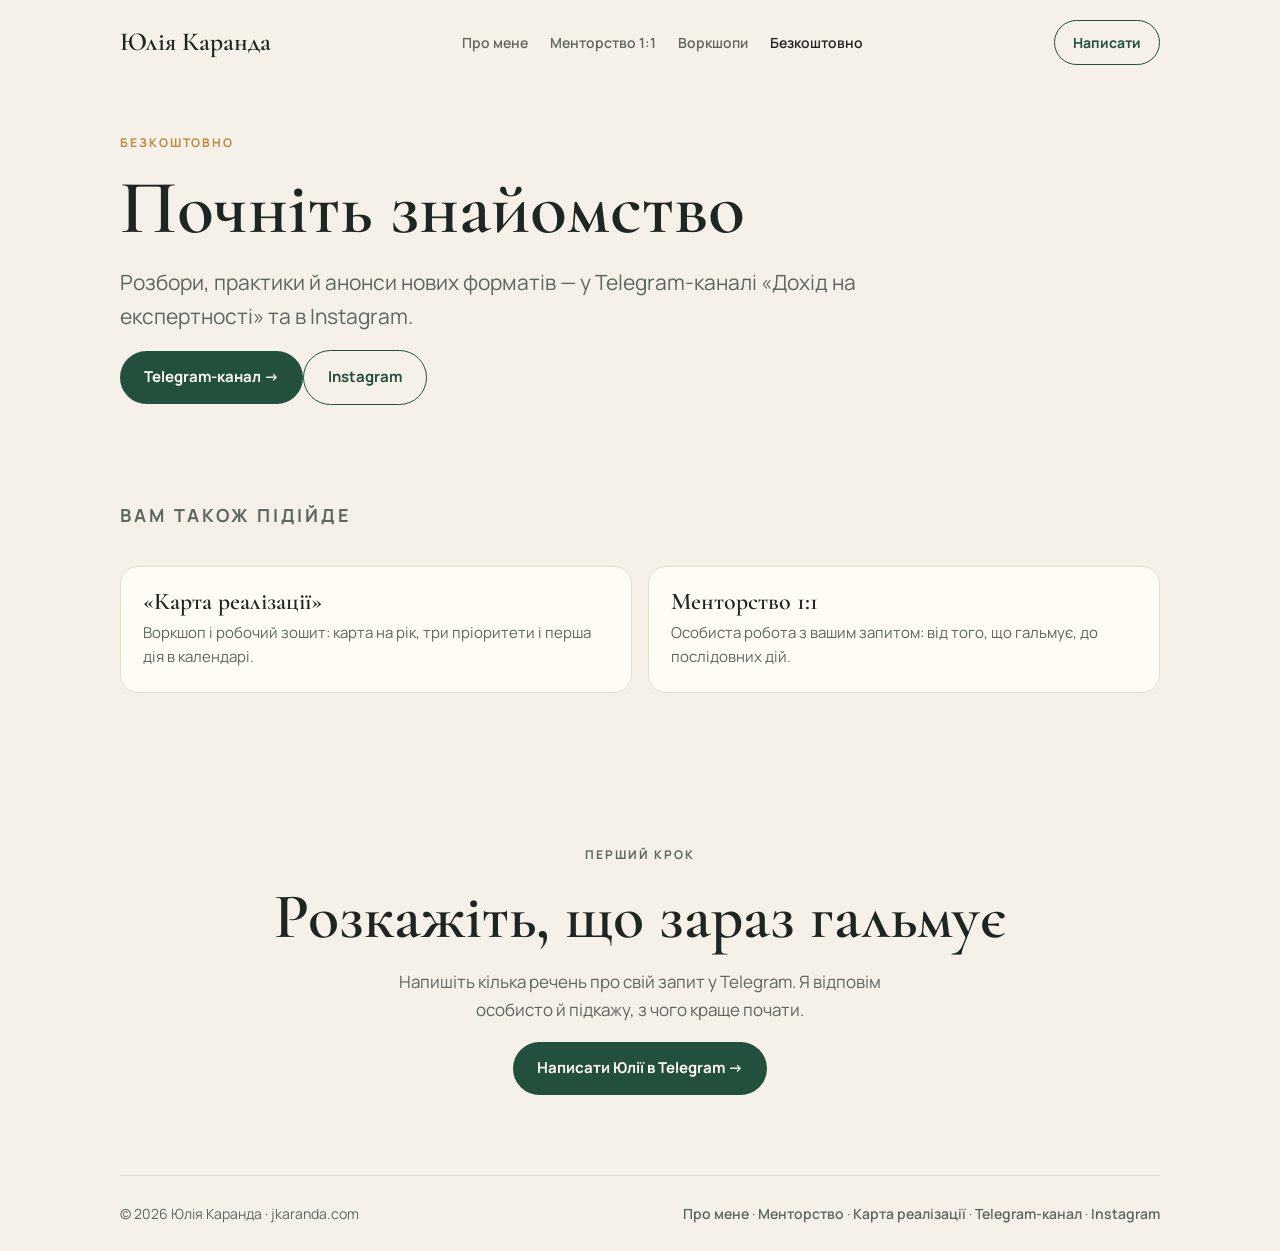
==== bezkoshtovno/index.html @ 24e266d4 "Сайт v3: меню за форматами, окремі сторінки продуктів, система без кроків Co-Authored-By: Claude Opu" ====
<!doctype html>
<html lang="uk"><head><meta charset="utf-8"><meta name="viewport" content="width=device-width,initial-scale=1">
<title>Безкоштовні матеріали — Юлія Каранда</title><meta name="description" content="Безкоштовні розбори й практики Юлії Каранди: Telegram-канал «Дохід на експертності» та Instagram."><link rel="canonical" href="https://jkaranda.com/bezkoshtovno/">
<meta property="og:title" content="Безкоштовні матеріали — Юлія Каранда"><meta property="og:description" content="Безкоштовні розбори й практики Юлії Каранди: Telegram-канал «Дохід на експертності» та Instagram."><meta property="og:url" content="https://jkaranda.com/bezkoshtovno/"><meta property="og:locale" content="uk_UA">
<link rel="preconnect" href="https://fonts.googleapis.com"><link rel="stylesheet" href="https://fonts.googleapis.com/css2?family=Cormorant+Garamond:ital,wght@0,500;0,600;1,500&family=Manrope:wght@400;500;600;700&display=swap"><link rel="stylesheet" href="/style.css"></head><body>
<div class="wrap"><nav><a class="logo" href="/">Юлія Каранда</a><div class="links"><a href="/pro-mene/">Про мене</a><a href="/mentorstvo/">Менторство 1:1</a><a href="/karta-realizatsii/">Воркшопи</a><a href="/bezkoshtovno/" aria-current=page>Безкоштовно</a></div><a class="btn line" href="https://t.me/karanda_julia" style="padding:10px 18px;font-size:14px">Написати</a></nav></div>
<div class="wrap"><header class="page-hero"><p class="eyebrow">Безкоштовно</p><h1>Почніть знайомство</h1>
<p class="lead">Розбори, практики й анонси нових форматів — у Telegram-каналі «Дохід на експертності» та в Instagram.</p>
<div class="btns"><a class="btn main" href="https://t.me/dohid_exp">Telegram-канал →</a><a class="btn line" href="https://www.instagram.com/julia_infobiz/">Instagram</a></div></header></div>
<section><div class="wrap"><div class="sec-head"><p class="eyebrow">Вам також підійде</p></div><div class="also"><a href="/karta-realizatsii/"><h3>«Карта реалізації»</h3><span>Воркшоп і робочий зошит: карта на рік, три пріоритети і перша дія в календарі.</span></a><a href="/mentorstvo/"><h3>Менторство 1:1</h3><span>Особиста робота з вашим запитом: від того, що гальмує, до послідовних дій.</span></a></div></div></section>
<div class="wrap"><section class="cta"><p class="eyebrow">Перший крок</p><h2>Розкажіть, що зараз гальмує</h2><p>Напишіть кілька речень про свій запит у Telegram. Я відповім особисто й підкажу, з чого краще почати.</p><a class="btn main" href="https://t.me/karanda_julia">Написати Юлії в Telegram →</a></section>
<footer><span>© 2026 Юлія Каранда · jkaranda.com</span><span><a href="/pro-mene/">Про мене</a> · <a href="/mentorstvo/">Менторство</a> · <a href="/karta-realizatsii/">Карта реалізації</a> · <a href="https://t.me/dohid_exp">Telegram-канал</a> · <a href="https://www.instagram.com/julia_infobiz/">Instagram</a></span></footer></div>
</body></html>
---- style.css ----
:root{--bg:#f5f0e8;--paper:#fffcf6;--ink:#1d2621;--mute:#5d665f;--line:#e3dccd;--green:#23503d;--green-2:#2f6a52;--sand:#e9dfcc;--wine:#7a2e3b;--gold:#b98a3e}
@media (prefers-color-scheme:dark){:root{--bg:#141210;--paper:#1e1a17;--ink:#f1e9df;--mute:#b2a79b;--line:#352d27;--green:#9fd0b5;--green-2:#7cbf9f;--sand:#2a231d;--wine:#e59aa6;--gold:#e0b56a;color-scheme:dark}}
*{box-sizing:border-box}
html{scroll-behavior:smooth}
body{margin:0;background:var(--bg);color:var(--ink);font:17px/1.65 "Manrope",system-ui,-apple-system,"Segoe UI",sans-serif}
a{color:inherit}
.wrap{max-width:1080px;margin:0 auto;padding-left:max(20px,env(safe-area-inset-left));padding-right:max(20px,env(safe-area-inset-right))}
h1,h2,h3{font-family:"Cormorant Garamond",Georgia,serif;font-weight:600;margin:0;line-height:1.05;text-wrap:balance}
p{margin:0}
.eyebrow{font-size:12px;font-weight:700;letter-spacing:.16em;text-transform:uppercase;color:var(--gold)}
.btn{display:inline-flex;align-items:center;gap:8px;text-decoration:none;font-weight:700;font-size:15px;border-radius:999px;padding:14px 24px;transition:transform .15s}
.btn:hover{transform:translateY(-1px)}
.btn.main{background:var(--green);color:var(--paper)}
.btn.line{border:1.5px solid var(--green);color:var(--green)}
nav{display:flex;justify-content:space-between;align-items:center;padding-block:20px;gap:16px}
nav .logo{font-family:"Cormorant Garamond",serif;font-size:26px;font-weight:600;text-decoration:none}
nav .links{display:flex;gap:22px;font-size:14px;font-weight:600}
nav .links a{text-decoration:none;color:var(--mute)}
@media (max-width:720px){nav .links{display:none}}
/* hero */
.hero{padding-block:56px 72px;display:grid;grid-template-columns:minmax(0,1.25fr) minmax(0,.75fr);gap:48px;align-items:center}
.hero h1{font-size:clamp(46px,8vw,92px);letter-spacing:-.01em}
.hero h1 em{font-style:italic;color:var(--green)}
.hero .lead{font-size:clamp(18px,2vw,21px);color:var(--mute);max-width:34ch;margin-top:22px}
.hero .btns{display:flex;flex-wrap:wrap;gap:12px;margin-top:30px}
.wheel{aspect-ratio:1;width:100%;max-width:100%;border-radius:50%;background:radial-gradient(circle at 50% 50%,var(--paper) 0 34%,transparent 34.5%),conic-gradient(from -90deg,var(--green) 0 16.6%,var(--green-2) 0 33.3%,var(--gold) 0 50%,var(--wine) 0 66.6%,var(--sand) 0 83.3%,var(--line) 0 100%);position:relative;box-shadow:0 30px 60px -30px rgba(0,0,0,.35)}
.wheel span{position:absolute;inset:0;display:grid;place-items:center;text-align:center;font-family:"Cormorant Garamond",serif;font-size:clamp(18px,2.4vw,26px);font-style:italic;line-height:1.15;padding:30%}
@media (max-width:820px){.hero{grid-template-columns:1fr;padding-block:28px 48px}.wheel{max-width:300px;margin:0 auto}}
/* sections */
section{padding-block:72px}
.sec-head{display:grid;gap:12px;max-width:720px;margin-bottom:36px}
.sec-head h2{font-size:clamp(34px,5vw,54px)}
.sec-head p{color:var(--mute);font-size:18px}
.band{background:var(--paper);border-block:1px solid var(--line)}
.themes{display:grid;grid-template-columns:repeat(auto-fit,minmax(230px,1fr));gap:18px}
.theme{background:var(--bg);border:1px solid var(--line);border-radius:20px;padding:26px;display:grid;gap:10px;align-content:start}
.band .theme{background:var(--paper)}
.theme .n{font-family:"Cormorant Garamond",serif;font-size:40px;line-height:1;color:var(--gold)}
.theme h3{font-size:27px}
.theme p{color:var(--mute);font-size:15.5px}
.theme .q{font-style:italic;color:var(--ink);font-size:15.5px;border-left:2px solid var(--gold);padding-left:12px}
/* method */
.steps{display:grid;grid-template-columns:repeat(6,minmax(0,1fr));gap:10px;counter-reset:s}
.step{background:var(--paper);border:1px solid var(--line);border-radius:16px;padding:18px 14px;display:grid;gap:6px;text-align:center}
.step b{font-family:"Cormorant Garamond",serif;font-size:26px;color:var(--green)}
.step small{color:var(--mute);font-size:13px;line-height:1.4}
@media (max-width:820px){.steps{grid-template-columns:repeat(2,minmax(0,1fr))}}
.example{margin-top:26px;background:var(--green);color:var(--paper);border-radius:24px;padding:clamp(24px,4vw,40px);display:grid;gap:14px}
.example h3{font-size:clamp(26px,3.4vw,36px)}
.example p{opacity:.9;max-width:64ch}
.example ul{margin:0;padding-left:20px;display:grid;gap:6px;opacity:.95}
/* formats */
.formats{display:grid;grid-template-columns:repeat(auto-fit,minmax(260px,1fr));gap:18px}
.fmt{border-radius:22px;padding:28px;display:grid;gap:12px;align-content:start;border:1px solid var(--line);background:var(--bg)}
.fmt.key{background:var(--sand);border-color:transparent}
.fmt .tag{justify-self:start;font-size:12px;font-weight:700;letter-spacing:.08em;text-transform:uppercase;border-radius:999px;padding:4px 10px;background:var(--paper);color:var(--wine)}
.fmt h3{font-size:30px}
.fmt dl{margin:0;display:grid;gap:6px;font-size:15px}
.fmt dt{font-weight:700;color:var(--ink)}
.fmt dd{margin:0 0 4px;color:var(--mute)}
.fmt .btn{justify-self:start;margin-top:6px}
/* about */
.about{display:grid;grid-template-columns:minmax(0,.8fr) minmax(0,1.2fr);gap:48px;align-items:start}
.about blockquote{margin:0;font-family:"Cormorant Garamond",serif;font-style:italic;font-size:clamp(28px,3.6vw,40px);line-height:1.15;color:var(--green)}
.about .txt{display:grid;gap:14px;color:var(--mute)}
.about .txt b{color:var(--ink)}
@media (max-width:820px){.about{grid-template-columns:1fr;gap:24px}}
/* cta */
.cta{text-align:center;display:grid;gap:18px;justify-items:center;padding-block:80px}
.cta h2{font-size:clamp(36px,6vw,64px)}
.cta p{color:var(--mute);max-width:52ch}
footer{border-top:1px solid var(--line);padding-block:26px;color:var(--mute);font-size:14px;display:flex;flex-wrap:wrap;justify-content:space-between;gap:12px}
footer a{text-decoration:none;font-weight:600}

.page-hero{padding-block:48px 24px;display:grid;gap:16px;max-width:760px}
.page-hero h1{font-size:clamp(42px,7vw,76px)}
.page-hero .lead{font-size:clamp(18px,2vw,21px);color:var(--mute)}
.prose{display:grid;gap:16px;max-width:720px;color:var(--mute)}
.prose h2{font-size:clamp(28px,4vw,40px);color:var(--ink);margin-top:18px}
.prose b{color:var(--ink)}
.prose ul{margin:0;padding-left:22px;display:grid;gap:8px}
.also{display:grid;grid-template-columns:repeat(auto-fit,minmax(240px,1fr));gap:16px}
.also a{text-decoration:none;border:1px solid var(--line);border-radius:18px;padding:22px;display:grid;gap:6px;background:var(--paper)}
.also a:hover{border-color:var(--green)}
.also h3{font-size:24px}
.also span{color:var(--mute);font-size:15px}
.pillars{display:grid;grid-template-columns:repeat(auto-fit,minmax(240px,1fr));gap:18px}
.pillar{border-top:2px solid var(--gold);padding-top:16px;display:grid;gap:8px}
.pillar h3{font-size:28px}
.pillar p{color:var(--mute);font-size:16px}
nav .links a[aria-current=page]{color:var(--ink)}
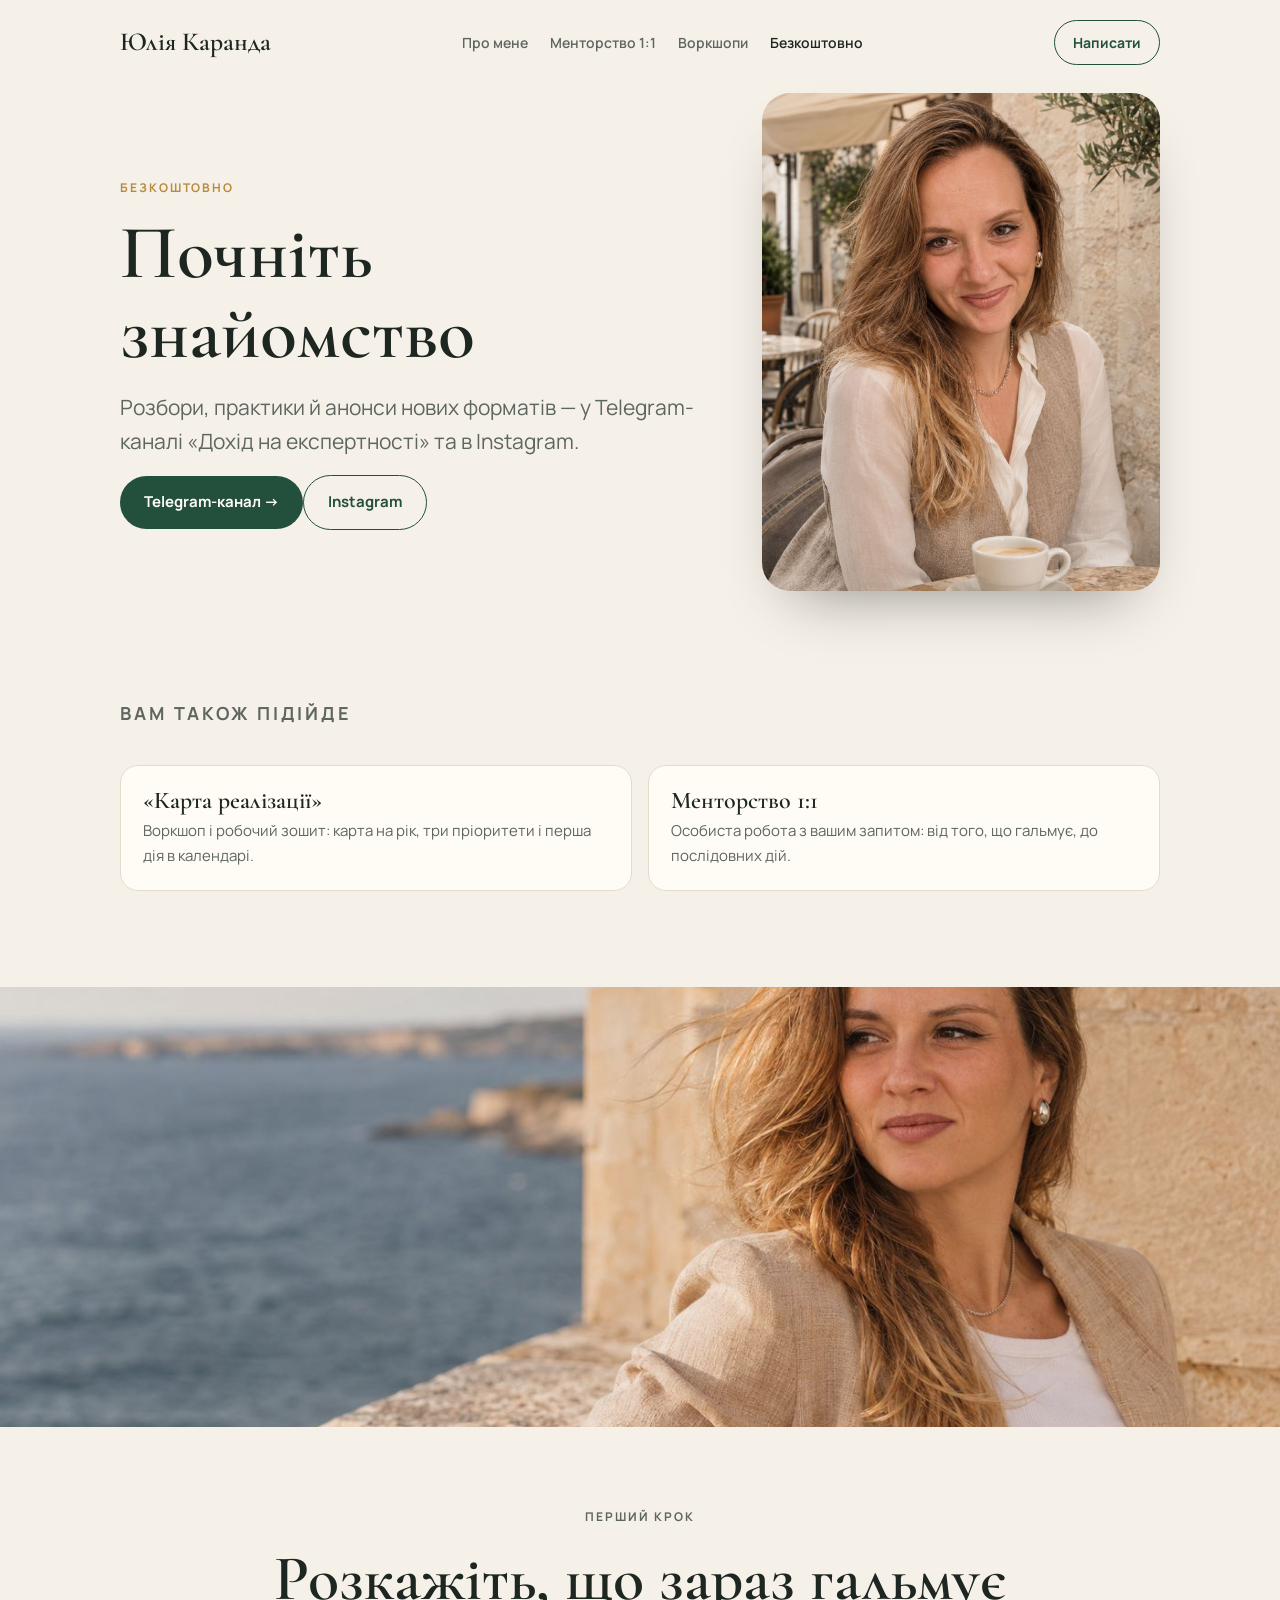
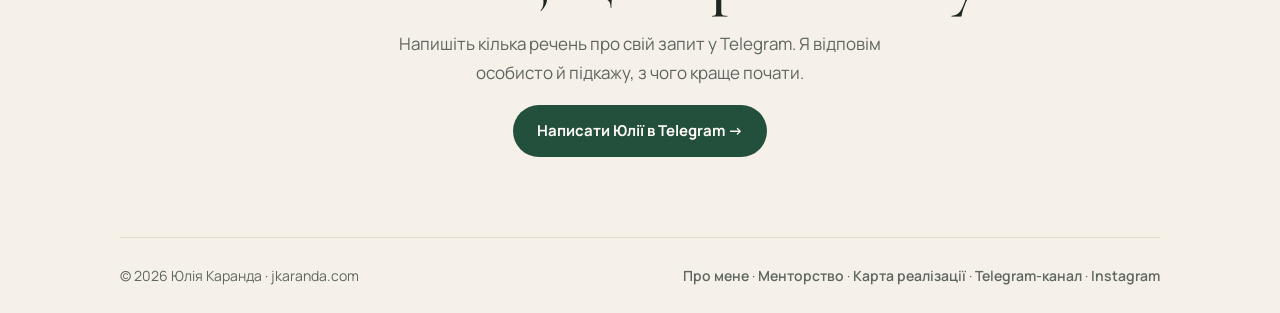
==== commit 3676acf5: "Сайт: фото Юлії на всіх сторінках Co-Authored-By: Claude Opus 5.5 <noreply@anthropic.com>" ====
--- a/bezkoshtovno/index.html
+++ b/bezkoshtovno/index.html
@@ -4,10 +4,11 @@
 <meta property="og:title" content="Безкоштовні матеріали — Юлія Каранда"><meta property="og:description" content="Безкоштовні розбори й практики Юлії Каранди: Telegram-канал «Дохід на експертності» та Instagram."><meta property="og:url" content="https://jkaranda.com/bezkoshtovno/"><meta property="og:locale" content="uk_UA">
 <link rel="preconnect" href="https://fonts.googleapis.com"><link rel="stylesheet" href="https://fonts.googleapis.com/css2?family=Cormorant+Garamond:ital,wght@0,500;0,600;1,500&family=Manrope:wght@400;500;600;700&display=swap"><link rel="stylesheet" href="/style.css"></head><body>
 <div class="wrap"><nav><a class="logo" href="/">Юлія Каранда</a><div class="links"><a href="/pro-mene/">Про мене</a><a href="/mentorstvo/">Менторство 1:1</a><a href="/karta-realizatsii/">Воркшопи</a><a href="/bezkoshtovno/" aria-current=page>Безкоштовно</a></div><a class="btn line" href="https://t.me/karanda_julia" style="padding:10px 18px;font-size:14px">Написати</a></nav></div>
-<div class="wrap"><header class="page-hero"><p class="eyebrow">Безкоштовно</p><h1>Почніть знайомство</h1>
+<div class="wrap"><div class="ph"><header class="page-hero"><p class="eyebrow">Безкоштовно</p><h1>Почніть знайомство</h1>
 <p class="lead">Розбори, практики й анонси нових форматів — у Telegram-каналі «Дохід на експертності» та в Instagram.</p>
-<div class="btns"><a class="btn main" href="https://t.me/dohid_exp">Telegram-канал →</a><a class="btn line" href="https://www.instagram.com/julia_infobiz/">Instagram</a></div></header></div>
+<div class="btns"><a class="btn main" href="https://t.me/dohid_exp">Telegram-канал →</a><a class="btn line" href="https://www.instagram.com/julia_infobiz/">Instagram</a></div></header><figure class="photo"><img src="/img/free.jpg" alt="Юлія Каранда" width="1120" height="1400"></figure></div></div>
 <section><div class="wrap"><div class="sec-head"><p class="eyebrow">Вам також підійде</p></div><div class="also"><a href="/karta-realizatsii/"><h3>«Карта реалізації»</h3><span>Воркшоп і робочий зошит: карта на рік, три пріоритети і перша дія в календарі.</span></a><a href="/mentorstvo/"><h3>Менторство 1:1</h3><span>Особиста робота з вашим запитом: від того, що гальмує, до послідовних дій.</span></a></div></div></section>
+<div class="seaband" role="img" aria-label="Юлія Каранда біля моря"></div>
 <div class="wrap"><section class="cta"><p class="eyebrow">Перший крок</p><h2>Розкажіть, що зараз гальмує</h2><p>Напишіть кілька речень про свій запит у Telegram. Я відповім особисто й підкажу, з чого краще почати.</p><a class="btn main" href="https://t.me/karanda_julia">Написати Юлії в Telegram →</a></section>
 <footer><span>© 2026 Юлія Каранда · jkaranda.com</span><span><a href="/pro-mene/">Про мене</a> · <a href="/mentorstvo/">Менторство</a> · <a href="/karta-realizatsii/">Карта реалізації</a> · <a href="https://t.me/dohid_exp">Telegram-канал</a> · <a href="https://www.instagram.com/julia_infobiz/">Instagram</a></span></footer></div>
 </body></html>
--- a/style.css
+++ b/style.css
@@ -89,3 +89,11 @@
 .pillar h3{font-size:28px}
 .pillar p{color:var(--mute);font-size:16px}
 nav .links a[aria-current=page]{color:var(--ink)}
+.photo{margin:0;border-radius:28px;overflow:hidden;box-shadow:0 30px 60px -32px rgba(0,0,0,.45);max-width:100%}
+.photo img{display:block;width:100%;height:auto;aspect-ratio:4/5;object-fit:cover}
+.photo.wide img{aspect-ratio:3/2}
+.hero .photo{max-width:440px;justify-self:end}
+.ph{display:grid;grid-template-columns:minmax(0,1.2fr) minmax(0,.8fr);gap:44px;align-items:center;padding-block:8px 36px}
+.ph .photo{max-width:420px;justify-self:end}
+@media (max-width:820px){.hero .photo,.ph .photo{justify-self:center;max-width:360px}.ph{grid-template-columns:1fr;gap:20px}}
+.seaband{height:clamp(220px,38vw,440px);background:url(/img/sea.jpg) center 35%/cover no-repeat;margin-top:24px}
